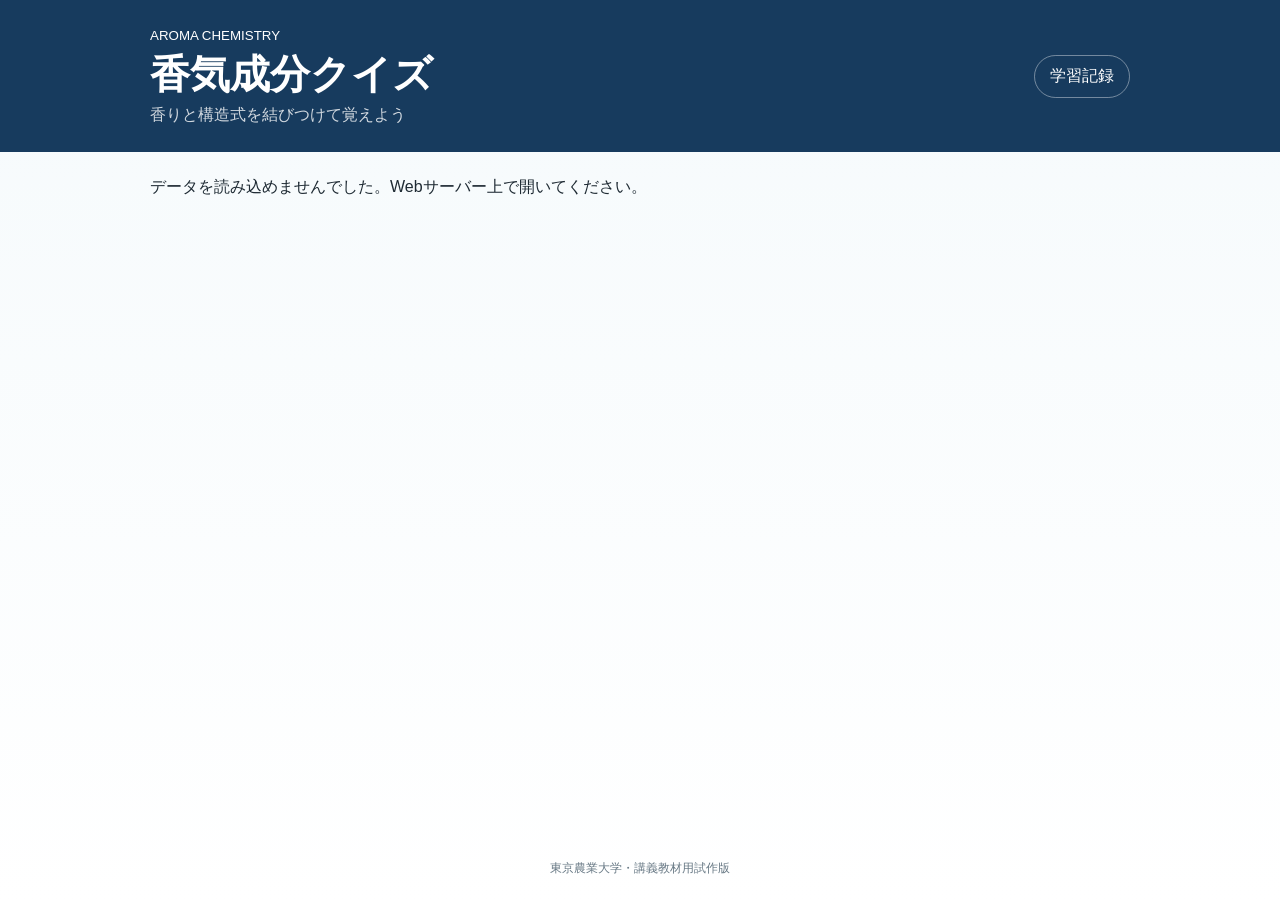
==== index.html @ c7d1a265 "Add files via upload" ====
<!doctype html>
<html lang="ja"><head><meta charset="utf-8"><meta name="viewport" content="width=device-width,initial-scale=1,viewport-fit=cover">
<meta name="theme-color" content="#173b5e"><title>香気成分クイズ</title><link rel="manifest" href="manifest.webmanifest"><link rel="stylesheet" href="style.css"></head>
<body><header><div><small>AROMA CHEMISTRY</small><h1>香気成分クイズ</h1><p>香りと構造式を結びつけて覚えよう</p></div><button id="statsBtn">学習記録</button></header>
<main>
<section id="home" class="screen active">
<div class="hero"><div><b>20成分収録</b><h2>今日のトレーニング</h2><p>10問に挑戦し、間違えた成分を復習します。</p></div><div id="ring"><strong id="mastery">0%</strong><span>習得率</span></div></div>
<div class="modes">
<button data-mode="structure"><i>⌬</i><span><strong>構造式クイズ</strong><small>成分名から構造式を選ぶ</small></span></button>
<button data-mode="odor"><i>◌</i><span><strong>香り当てクイズ</strong><small>香りから成分名を選ぶ</small></span></button>
<button data-mode="review"><i>↻</i><span><strong>苦手を復習</strong><small id="reviewN">復習対象 0成分</small></span></button>
<button id="libraryBtn"><i>▦</i><span><strong>香気成分図鑑</strong><small>構造・香り・分類を確認</small></span></button>
</div><aside><strong>学習上の注意</strong><p>香りの表現は代表的・簡略化したものです。香りは濃度、異性体、共存成分などによって変化します。</p></aside>
</section>
<section id="quiz" class="screen">
<div class="top"><button id="quit">終了</button><div class="bar"><span id="bar"></span></div><em id="counter"></em></div>
<article class="question"><small id="qtype"></small><h2 id="qtext"></h2><p id="hint"></p><div id="choices"></div></article>
<section id="feedback" class="feedback hidden"><div class="fbhead"><b id="mark"></b><div><p id="flabel"></p><h3 id="ftitle"></h3></div></div>
<div class="fbbody"><img id="fimg"><dl><div><dt>香り</dt><dd id="fodor"></dd></div><div><dt>主な由来</dt><dd id="fsrc"></dd></div><div><dt>分類</dt><dd id="fcat"></dd></div><div><dt>構造のポイント</dt><dd id="ffeat"></dd></div></dl></div>
<button id="next">次の問題</button></section></section>
<section id="result" class="screen"><article class="result"><small>RESULT</small><h2>トレーニング完了</h2><div class="score"><strong id="score">0</strong><span>/ 10</span></div><p id="resultMsg"></p><div id="missed"></div><div class="actions"><button id="retry">もう一度</button><button id="homeBtn">ホームへ</button></div></article></section>
<section id="library" class="screen"><div class="sectionHead"><button id="libBack">戻る</button><div><small>LIBRARY</small><h2>香気成分図鑑</h2></div></div>
<div class="filters"><input id="search" type="search" placeholder="成分名・香り・食品で検索"><select id="cat"><option value="">すべての分類</option></select></div><div id="cards"></div></section>
<section id="stats" class="screen"><div class="sectionHead"><button id="statsBack">戻る</button><div><small>LEARNING RECORD</small><h2>学習記録</h2></div></div>
<div class="statSummary"><article><strong id="total">0</strong><span>総回答数</span></article><article><strong id="accuracy">0%</strong><span>正答率</span></article><article><strong id="mastered">0</strong><span>習得成分</span></article></div>
<h3>成分別の習得状況</h3><div id="statRows"></div><button id="reset">学習記録をリセット</button></section>
</main><footer>東京農業大学・講義教材用試作版</footer><script src="app.js"></script></body></html>
---- style.css ----
*{box-sizing:border-box}body{margin:0;color:#1e2a33;font-family:-apple-system,BlinkMacSystemFont,"Hiragino Sans","Yu Gothic",sans-serif;background:linear-gradient(#f5fafc,#fff)}button,input,select{font:inherit}button{cursor:pointer}header{padding:26px max(18px,calc((100vw - 980px)/2));background:#173b5e;color:#fff;display:flex;justify-content:space-between;align-items:center}header h1{margin:3px 0;font-size:clamp(27px,5vw,40px)}header p{margin:0;opacity:.8}header button{border:1px solid #ffffff66;border-radius:99px;background:transparent;color:#fff;padding:10px 15px}main{width:min(980px,calc(100% - 28px));margin:25px auto;min-height:70vh}.screen{display:none}.screen.active{display:block}.hero,.question,.feedback,.result,aside{background:#fff;border:1px solid #d9e3e8;border-radius:20px;box-shadow:0 12px 30px #14375016}.hero{padding:26px;display:flex;justify-content:space-between;align-items:center;gap:20px}.hero b{background:#e4f2f8;color:#173b5e;border-radius:99px;padding:6px 10px}.hero h2{margin:13px 0 6px}.hero p,aside p,#hint{color:#687985}.hero p,aside p{margin:4px 0}#ring{--p:0%;width:108px;height:108px;border-radius:50%;display:grid;place-content:center;text-align:center;background:conic-gradient(#286b9e var(--p),#e8eff3 0);position:relative;flex:none}#ring:before{content:"";position:absolute;inset:10px;border-radius:50%;background:#fff}#ring>*{position:relative}#ring strong,#ring span{display:block}.modes{display:grid;grid-template-columns:1fr 1fr;gap:15px;margin:20px 0}.modes button{display:flex;align-items:center;gap:14px;text-align:left;border:1px solid #d9e3e8;border-radius:17px;background:#fff;padding:20px;color:#1e2a33}.modes i{font-style:normal;width:42px;height:42px;border-radius:12px;background:#eef5f8;color:#173b5e;display:grid;place-content:center;font-size:24px}.modes strong,.modes small{display:block}.modes small{color:#687985;margin-top:5px}aside{padding:17px 20px;box-shadow:none}.top{display:flex;align-items:center;gap:13px;margin-bottom:15px}.top button,.sectionHead button{border:0;background:transparent;color:#173b5e;font-weight:bold}.bar{height:8px;flex:1;background:#e5edf1;border-radius:99px;overflow:hidden}.bar span{display:block;height:100%;background:#286b9e;width:0}.question{padding:clamp(22px,5vw,38px)}.question h2{font-size:clamp(24px,5vw,34px);margin:8px 0}.question>small,.sectionHead small,.result>small{color:#286b9e;font-weight:bold;letter-spacing:.14em}#choices{display:grid;grid-template-columns:1fr 1fr;gap:13px}.choice{border:2px solid #d9e3e8;background:#fff;border-radius:15px;min-height:100px;padding:14px;font-weight:bold}.choice.structure{min-height:180px;padding:5px}.choice.structure img{width:100%;height:165px;object-fit:contain}.choice.correct{border-color:#19724c;background:#eef9f4}.choice.wrong{border-color:#b63b3b;background:#fff1f1}.feedback{padding:23px;margin-top:17px}.hidden{display:none!important}.fbhead{display:flex;gap:12px;align-items:center}.fbhead>b{width:42px;height:42px;border-radius:50%;display:grid;place-content:center;font-size:22px}.feedback.good .fbhead>b{background:#e5f5ed;color:#19724c}.feedback.bad .fbhead>b{background:#fde9e9;color:#b63b3b}.fbhead p,.fbhead h3{margin:0}.fbbody{display:grid;grid-template-columns:250px 1fr;gap:20px;margin:18px 0}.fbbody img{width:100%;height:185px;object-fit:contain;border:1px solid #d9e3e8;border-radius:13px}.fbbody dl{margin:0}.fbbody dl div{margin-bottom:9px}.fbbody dt{font-size:12px;color:#687985;font-weight:bold}.fbbody dd{margin:2px 0;line-height:1.5}.feedback>button,.actions button{border:0;border-radius:12px;padding:13px 18px;font-weight:bold}.feedback>button{width:100%;background:#173b5e;color:#fff}.result{max-width:620px;margin:auto;padding:35px;text-align:center}.score strong{font-size:70px;color:#173b5e}.score span{font-size:24px;color:#687985}#missed{text-align:left}#missed div{background:#fff7f3;border-radius:10px;padding:10px;margin:7px 0}.actions{display:flex;gap:10px;justify-content:center;margin-top:20px}.actions button:first-child{background:#eef5f8;color:#173b5e}.actions button:last-child{background:#173b5e;color:#fff}.sectionHead{display:flex;gap:17px;align-items:flex-start;margin-bottom:18px}.sectionHead h2{margin:4px 0}.filters{display:grid;grid-template-columns:1fr 220px;gap:10px;margin-bottom:16px}.filters input,.filters select{padding:13px;border:1px solid #d9e3e8;border-radius:11px;background:#fff}#cards{display:grid;grid-template-columns:repeat(3,1fr);gap:14px}.card{border:1px solid #d9e3e8;border-radius:15px;background:#fff;overflow:hidden}.card img{width:100%;height:150px;object-fit:contain;border-bottom:1px solid #d9e3e8}.card div{padding:14px}.card h3,.card p{margin:5px 0}.card p{font-size:13px;line-height:1.5}.tag{display:inline-block;background:#eef5f8;color:#173b5e;border-radius:99px;padding:4px 8px;font-size:11px}.statSummary{display:grid;grid-template-columns:repeat(3,1fr);gap:12px}.statSummary article{background:#fff;border:1px solid #d9e3e8;border-radius:14px;text-align:center;padding:20px}.statSummary strong,.statSummary span{display:block}.statSummary strong{font-size:31px;color:#173b5e}.statRow{display:grid;grid-template-columns:minmax(130px,1fr) 2fr 58px;gap:10px;align-items:center;background:#fff;border:1px solid #d9e3e8;border-radius:11px;padding:10px;margin:7px 0}.miniBar{height:8px;background:#e8eff3;border-radius:99px;overflow:hidden}.miniBar span{display:block;height:100%;background:#286b9e}#reset{border:0;border-radius:11px;padding:12px 17px;background:#fff0f0;color:#b63b3b;font-weight:bold;margin-top:20px}footer{text-align:center;color:#687985;font-size:12px;padding:28px}@media(max-width:700px){.modes,#choices,#cards{grid-template-columns:1fr}.hero{align-items:flex-start}#ring{width:88px;height:88px}.choice.structure{min-height:145px}.choice.structure img{height:135px}.fbbody{grid-template-columns:1fr}.filters{grid-template-columns:1fr}.statSummary{gap:6px}.statSummary article{padding:14px 4px}.statSummary strong{font-size:24px}.statRow{grid-template-columns:105px 1fr 45px;font-size:12px}}
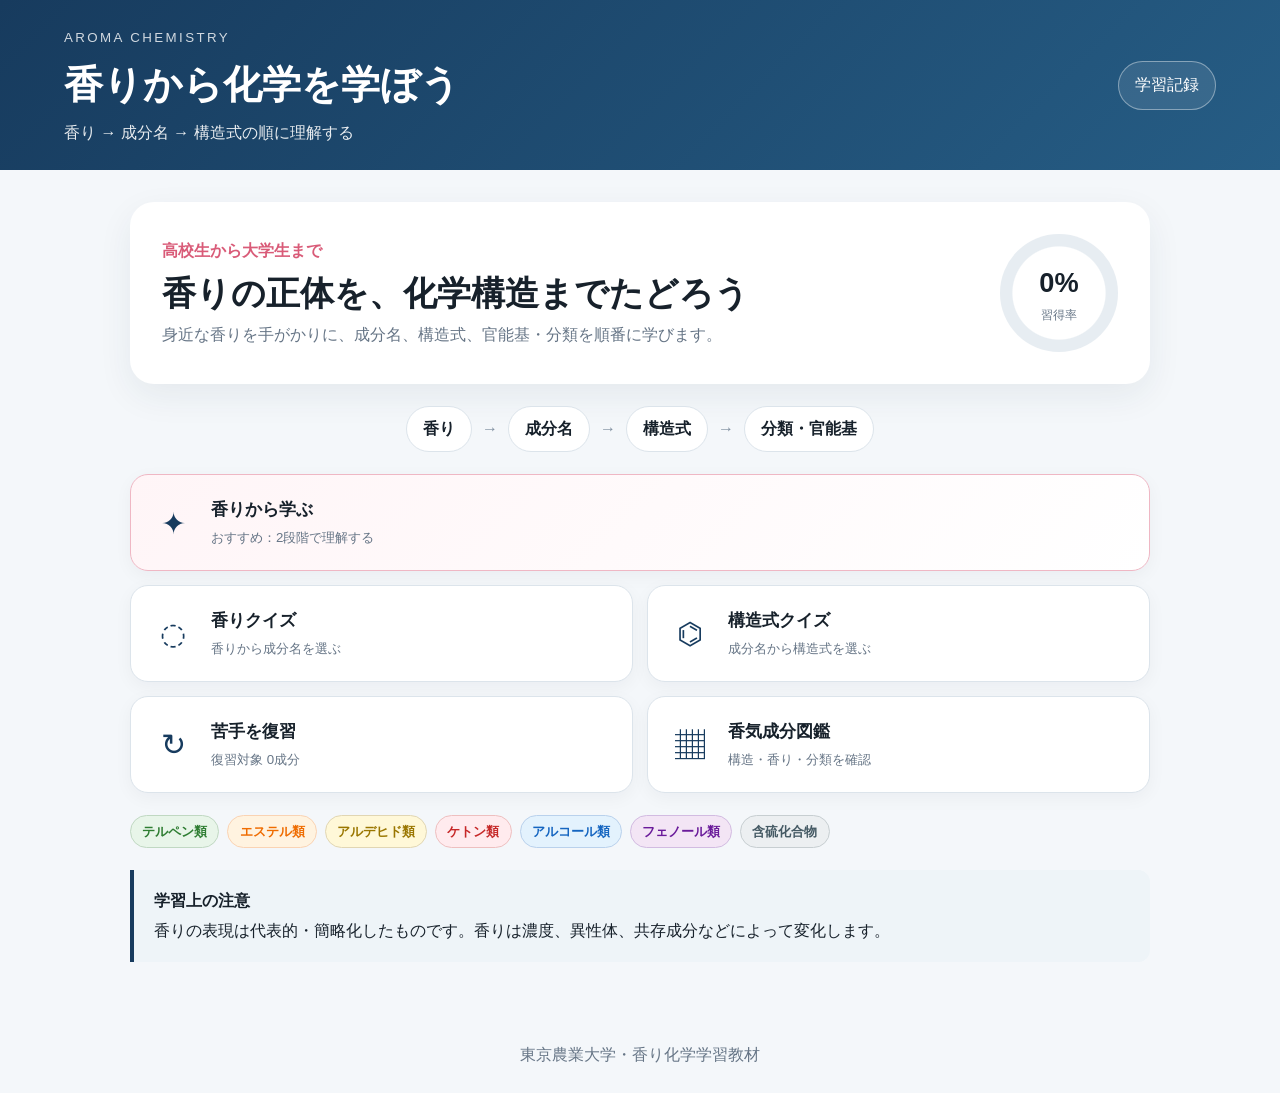
==== commit 13d9d367: "Add files via upload" ====
--- a/index.html
+++ b/index.html
@@ -1,27 +1,56 @@
 <!doctype html>
-<html lang="ja"><head><meta charset="utf-8"><meta name="viewport" content="width=device-width,initial-scale=1,viewport-fit=cover">
-<meta name="theme-color" content="#173b5e"><title>香気成分クイズ</title><link rel="manifest" href="manifest.webmanifest"><link rel="stylesheet" href="style.css"></head>
-<body><header><div><small>AROMA CHEMISTRY</small><h1>香気成分クイズ</h1><p>香りと構造式を結びつけて覚えよう</p></div><button id="statsBtn">学習記録</button></header>
+<html lang="ja">
+<head>
+  <meta charset="utf-8">
+  <meta name="viewport" content="width=device-width,initial-scale=1,viewport-fit=cover">
+  <meta name="theme-color" content="#173b5e">
+  <title>香りから化学を学ぼう</title>
+  <link rel="manifest" href="manifest.webmanifest">
+  <link rel="stylesheet" href="style.css">
+</head>
+<body>
+<header>
+  <div><small>AROMA CHEMISTRY</small><h1>香りから化学を学ぼう</h1><p>香り → 成分名 → 構造式の順に理解する</p></div>
+  <button id="statsBtn">学習記録</button>
+</header>
 <main>
 <section id="home" class="screen active">
-<div class="hero"><div><b>20成分収録</b><h2>今日のトレーニング</h2><p>10問に挑戦し、間違えた成分を復習します。</p></div><div id="ring"><strong id="mastery">0%</strong><span>習得率</span></div></div>
-<div class="modes">
-<button data-mode="structure"><i>⌬</i><span><strong>構造式クイズ</strong><small>成分名から構造式を選ぶ</small></span></button>
-<button data-mode="odor"><i>◌</i><span><strong>香り当てクイズ</strong><small>香りから成分名を選ぶ</small></span></button>
-<button data-mode="review"><i>↻</i><span><strong>苦手を復習</strong><small id="reviewN">復習対象 0成分</small></span></button>
-<button id="libraryBtn"><i>▦</i><span><strong>香気成分図鑑</strong><small>構造・香り・分類を確認</small></span></button>
-</div><aside><strong>学習上の注意</strong><p>香りの表現は代表的・簡略化したものです。香りは濃度、異性体、共存成分などによって変化します。</p></aside>
+  <div class="hero">
+    <div><b>高校生から大学生まで</b><h2>香りの正体を、化学構造までたどろう</h2><p>身近な香りを手がかりに、成分名、構造式、官能基・分類を順番に学びます。</p></div>
+    <div id="ring"><strong id="mastery">0%</strong><span>習得率</span></div>
+  </div>
+  <div class="learningFlow"><span>香り</span><i>→</i><span>成分名</span><i>→</i><span>構造式</span><i>→</i><span>分類・官能基</span></div>
+  <div class="modes">
+    <button data-mode="learn" class="primaryMode"><i>✦</i><span><strong>香りから学ぶ</strong><small>おすすめ：2段階で理解する</small></span></button>
+    <button data-mode="odor"><i>◌</i><span><strong>香りクイズ</strong><small>香りから成分名を選ぶ</small></span></button>
+    <button data-mode="structure"><i>⌬</i><span><strong>構造式クイズ</strong><small>成分名から構造式を選ぶ</small></span></button>
+    <button data-mode="review"><i>↻</i><span><strong>苦手を復習</strong><small id="reviewN">復習対象 0成分</small></span></button>
+    <button id="libraryBtn"><i>▦</i><span><strong>香気成分図鑑</strong><small>構造・香り・分類を確認</small></span></button>
+  </div>
+  <div id="legend" class="legend"></div>
+  <aside><strong>学習上の注意</strong><p>香りの表現は代表的・簡略化したものです。香りは濃度、異性体、共存成分などによって変化します。</p></aside>
 </section>
+
 <section id="quiz" class="screen">
-<div class="top"><button id="quit">終了</button><div class="bar"><span id="bar"></span></div><em id="counter"></em></div>
-<article class="question"><small id="qtype"></small><h2 id="qtext"></h2><p id="hint"></p><div id="choices"></div></article>
-<section id="feedback" class="feedback hidden"><div class="fbhead"><b id="mark"></b><div><p id="flabel"></p><h3 id="ftitle"></h3></div></div>
-<div class="fbbody"><img id="fimg"><dl><div><dt>香り</dt><dd id="fodor"></dd></div><div><dt>主な由来</dt><dd id="fsrc"></dd></div><div><dt>分類</dt><dd id="fcat"></dd></div><div><dt>構造のポイント</dt><dd id="ffeat"></dd></div></dl></div>
-<button id="next">次の問題</button></section></section>
-<section id="result" class="screen"><article class="result"><small>RESULT</small><h2>トレーニング完了</h2><div class="score"><strong id="score">0</strong><span>/ 10</span></div><p id="resultMsg"></p><div id="missed"></div><div class="actions"><button id="retry">もう一度</button><button id="homeBtn">ホームへ</button></div></article></section>
+  <div class="top"><button id="quit">終了</button><div class="bar"><span id="bar"></span></div><em id="counter"></em></div>
+  <article class="question" id="questionCard"><div id="stageBadge" class="stageBadge"></div><small id="qtype"></small><h2 id="qtext"></h2><p id="hint"></p><div id="choices"></div></article>
+  <section id="feedback" class="feedback hidden"><div class="fbhead"><b id="mark"></b><div><p id="flabel"></p><h3 id="ftitle"></h3><span id="fgroup" class="classTag"></span></div></div>
+    <div class="fbbody"><img id="fimg" alt="正解した香気成分の構造式"><dl><div><dt>香り</dt><dd id="fodor"></dd></div><div><dt>主な由来</dt><dd id="fsrc"></dd></div><div><dt>分類</dt><dd id="fcat"></dd></div><div><dt>官能基・構造のポイント</dt><dd id="ffeat"></dd></div></dl></div>
+    <button id="next">次へ</button>
+  </section>
+</section>
+
+<section id="result" class="screen"><article class="result"><small>RESULT</small><h2>トレーニング完了</h2><div class="score"><strong id="score">0</strong><span id="scoreDenom">/ 10</span></div><p id="resultMsg"></p><div id="missed"></div><div class="actions"><button id="retry">もう一度</button><button id="homeBtn">ホームへ</button></div></article></section>
+
 <section id="library" class="screen"><div class="sectionHead"><button id="libBack">戻る</button><div><small>LIBRARY</small><h2>香気成分図鑑</h2></div></div>
-<div class="filters"><input id="search" type="search" placeholder="成分名・香り・食品で検索"><select id="cat"><option value="">すべての分類</option></select></div><div id="cards"></div></section>
+  <div class="filters"><input id="search" type="search" placeholder="成分名・香り・食品で検索"><select id="cat"><option value="">すべての分類</option></select></div><div id="cards"></div>
+</section>
+
 <section id="stats" class="screen"><div class="sectionHead"><button id="statsBack">戻る</button><div><small>LEARNING RECORD</small><h2>学習記録</h2></div></div>
-<div class="statSummary"><article><strong id="total">0</strong><span>総回答数</span></article><article><strong id="accuracy">0%</strong><span>正答率</span></article><article><strong id="mastered">0</strong><span>習得成分</span></article></div>
-<h3>成分別の習得状況</h3><div id="statRows"></div><button id="reset">学習記録をリセット</button></section>
-</main><footer>東京農業大学・講義教材用試作版</footer><script src="app.js"></script></body></html>+  <div class="statSummary"><article><strong id="total">0</strong><span>総回答数</span></article><article><strong id="accuracy">0%</strong><span>正答率</span></article><article><strong id="mastered">0</strong><span>習得成分</span></article></div>
+  <h3>成分別の習得状況</h3><div id="statRows"></div><button id="reset">学習記録をリセット</button>
+</section>
+</main>
+<footer>東京農業大学・香り化学学習教材</footer>
+<script src="app.js"></script>
+</body></html>
--- a/style.css
+++ b/style.css
@@ -1 +1 @@
-*{box-sizing:border-box}body{margin:0;color:#1e2a33;font-family:-apple-system,BlinkMacSystemFont,"Hiragino Sans","Yu Gothic",sans-serif;background:linear-gradient(#f5fafc,#fff)}button,input,select{font:inherit}button{cursor:pointer}header{padding:26px max(18px,calc((100vw - 980px)/2));background:#173b5e;color:#fff;display:flex;justify-content:space-between;align-items:center}header h1{margin:3px 0;font-size:clamp(27px,5vw,40px)}header p{margin:0;opacity:.8}header button{border:1px solid #ffffff66;border-radius:99px;background:transparent;color:#fff;padding:10px 15px}main{width:min(980px,calc(100% - 28px));margin:25px auto;min-height:70vh}.screen{display:none}.screen.active{display:block}.hero,.question,.feedback,.result,aside{background:#fff;border:1px solid #d9e3e8;border-radius:20px;box-shadow:0 12px 30px #14375016}.hero{padding:26px;display:flex;justify-content:space-between;align-items:center;gap:20px}.hero b{background:#e4f2f8;color:#173b5e;border-radius:99px;padding:6px 10px}.hero h2{margin:13px 0 6px}.hero p,aside p,#hint{color:#687985}.hero p,aside p{margin:4px 0}#ring{--p:0%;width:108px;height:108px;border-radius:50%;display:grid;place-content:center;text-align:center;background:conic-gradient(#286b9e var(--p),#e8eff3 0);position:relative;flex:none}#ring:before{content:"";position:absolute;inset:10px;border-radius:50%;background:#fff}#ring>*{position:relative}#ring strong,#ring span{display:block}.modes{display:grid;grid-template-columns:1fr 1fr;gap:15px;margin:20px 0}.modes button{display:flex;align-items:center;gap:14px;text-align:left;border:1px solid #d9e3e8;border-radius:17px;background:#fff;padding:20px;color:#1e2a33}.modes i{font-style:normal;width:42px;height:42px;border-radius:12px;background:#eef5f8;color:#173b5e;display:grid;place-content:center;font-size:24px}.modes strong,.modes small{display:block}.modes small{color:#687985;margin-top:5px}aside{padding:17px 20px;box-shadow:none}.top{display:flex;align-items:center;gap:13px;margin-bottom:15px}.top button,.sectionHead button{border:0;background:transparent;color:#173b5e;font-weight:bold}.bar{height:8px;flex:1;background:#e5edf1;border-radius:99px;overflow:hidden}.bar span{display:block;height:100%;background:#286b9e;width:0}.question{padding:clamp(22px,5vw,38px)}.question h2{font-size:clamp(24px,5vw,34px);margin:8px 0}.question>small,.sectionHead small,.result>small{color:#286b9e;font-weight:bold;letter-spacing:.14em}#choices{display:grid;grid-template-columns:1fr 1fr;gap:13px}.choice{border:2px solid #d9e3e8;background:#fff;border-radius:15px;min-height:100px;padding:14px;font-weight:bold}.choice.structure{min-height:180px;padding:5px}.choice.structure img{width:100%;height:165px;object-fit:contain}.choice.correct{border-color:#19724c;background:#eef9f4}.choice.wrong{border-color:#b63b3b;background:#fff1f1}.feedback{padding:23px;margin-top:17px}.hidden{display:none!important}.fbhead{display:flex;gap:12px;align-items:center}.fbhead>b{width:42px;height:42px;border-radius:50%;display:grid;place-content:center;font-size:22px}.feedback.good .fbhead>b{background:#e5f5ed;color:#19724c}.feedback.bad .fbhead>b{background:#fde9e9;color:#b63b3b}.fbhead p,.fbhead h3{margin:0}.fbbody{display:grid;grid-template-columns:250px 1fr;gap:20px;margin:18px 0}.fbbody img{width:100%;height:185px;object-fit:contain;border:1px solid #d9e3e8;border-radius:13px}.fbbody dl{margin:0}.fbbody dl div{margin-bottom:9px}.fbbody dt{font-size:12px;color:#687985;font-weight:bold}.fbbody dd{margin:2px 0;line-height:1.5}.feedback>button,.actions button{border:0;border-radius:12px;padding:13px 18px;font-weight:bold}.feedback>button{width:100%;background:#173b5e;color:#fff}.result{max-width:620px;margin:auto;padding:35px;text-align:center}.score strong{font-size:70px;color:#173b5e}.score span{font-size:24px;color:#687985}#missed{text-align:left}#missed div{background:#fff7f3;border-radius:10px;padding:10px;margin:7px 0}.actions{display:flex;gap:10px;justify-content:center;margin-top:20px}.actions button:first-child{background:#eef5f8;color:#173b5e}.actions button:last-child{background:#173b5e;color:#fff}.sectionHead{display:flex;gap:17px;align-items:flex-start;margin-bottom:18px}.sectionHead h2{margin:4px 0}.filters{display:grid;grid-template-columns:1fr 220px;gap:10px;margin-bottom:16px}.filters input,.filters select{padding:13px;border:1px solid #d9e3e8;border-radius:11px;background:#fff}#cards{display:grid;grid-template-columns:repeat(3,1fr);gap:14px}.card{border:1px solid #d9e3e8;border-radius:15px;background:#fff;overflow:hidden}.card img{width:100%;height:150px;object-fit:contain;border-bottom:1px solid #d9e3e8}.card div{padding:14px}.card h3,.card p{margin:5px 0}.card p{font-size:13px;line-height:1.5}.tag{display:inline-block;background:#eef5f8;color:#173b5e;border-radius:99px;padding:4px 8px;font-size:11px}.statSummary{display:grid;grid-template-columns:repeat(3,1fr);gap:12px}.statSummary article{background:#fff;border:1px solid #d9e3e8;border-radius:14px;text-align:center;padding:20px}.statSummary strong,.statSummary span{display:block}.statSummary strong{font-size:31px;color:#173b5e}.statRow{display:grid;grid-template-columns:minmax(130px,1fr) 2fr 58px;gap:10px;align-items:center;background:#fff;border:1px solid #d9e3e8;border-radius:11px;padding:10px;margin:7px 0}.miniBar{height:8px;background:#e8eff3;border-radius:99px;overflow:hidden}.miniBar span{display:block;height:100%;background:#286b9e}#reset{border:0;border-radius:11px;padding:12px 17px;background:#fff0f0;color:#b63b3b;font-weight:bold;margin-top:20px}footer{text-align:center;color:#687985;font-size:12px;padding:28px}@media(max-width:700px){.modes,#choices,#cards{grid-template-columns:1fr}.hero{align-items:flex-start}#ring{width:88px;height:88px}.choice.structure{min-height:145px}.choice.structure img{height:135px}.fbbody{grid-template-columns:1fr}.filters{grid-template-columns:1fr}.statSummary{gap:6px}.statSummary article{padding:14px 4px}.statSummary strong{font-size:24px}.statRow{grid-template-columns:105px 1fr 45px;font-size:12px}}+:root{--navy:#173b5e;--ink:#17212b;--muted:#667586;--bg:#f4f7fa;--white:#fff;--line:#dce4eb;--accent:#d95b78}*{box-sizing:border-box}body{margin:0;background:var(--bg);color:var(--ink);font-family:-apple-system,BlinkMacSystemFont,"Segoe UI","Hiragino Kaku Gothic ProN","Yu Gothic",sans-serif;line-height:1.65}button,input,select{font:inherit}button{cursor:pointer}header{background:linear-gradient(135deg,#173b5e,#265d85);color:#fff;padding:24px max(5vw,24px);display:flex;justify-content:space-between;align-items:center;gap:24px}header small{letter-spacing:.18em;opacity:.8}header h1{margin:.15rem 0;font-size:clamp(1.65rem,4vw,2.45rem)}header p{margin:0;opacity:.9}header button{border:1px solid #ffffff66;background:#ffffff18;color:#fff;border-radius:999px;padding:.65rem 1rem}main{max-width:1060px;margin:auto;padding:32px 20px 56px}.screen{display:none}.screen.active{display:block}.hero{background:#fff;border-radius:24px;padding:32px;display:grid;grid-template-columns:1fr auto;gap:30px;align-items:center;box-shadow:0 12px 35px #19334d12}.hero b{color:var(--accent)}.hero h2{font-size:clamp(1.5rem,3vw,2.15rem);line-height:1.35;margin:.35rem 0}.hero p{color:var(--muted);margin:0}.learningFlow{margin:22px 0;display:flex;align-items:center;justify-content:center;gap:10px;flex-wrap:wrap}.learningFlow span{background:#fff;border:1px solid var(--line);border-radius:999px;padding:.55rem 1rem;font-weight:700}.learningFlow i{font-style:normal;color:#8090a0}#ring{--p:0%;width:118px;height:118px;border-radius:50%;display:grid;place-content:center;text-align:center;background:radial-gradient(closest-side,#fff 78%,transparent 80% 99%),conic-gradient(#e56a83 var(--p),#e7edf2 0)}#ring strong{font-size:1.7rem}#ring span{font-size:.75rem;color:var(--muted)}.modes{display:grid;grid-template-columns:repeat(2,minmax(0,1fr));gap:14px}.modes button{border:1px solid var(--line);background:#fff;border-radius:18px;padding:20px;display:flex;text-align:left;align-items:center;gap:16px;color:var(--ink);box-shadow:0 5px 18px #17212b0b}.modes button:hover{transform:translateY(-2px);box-shadow:0 10px 25px #17212b16}.modes .primaryMode{grid-column:1/-1;background:linear-gradient(135deg,#fff5f7,#fff);border-color:#efb7c4}.modes i{font-style:normal;font-size:1.9rem;color:var(--navy);width:44px;text-align:center}.modes strong{display:block;font-size:1.08rem}.modes small{color:var(--muted)}.legend{display:flex;gap:8px;flex-wrap:wrap;margin:22px 0}.legend span,.classTag,.tag{color:var(--tag-color,var(--class-color));background:var(--tag-light,var(--class-light));border:1px solid color-mix(in srgb,var(--tag-color,var(--class-color)) 30%,white);border-radius:999px;padding:.3rem .7rem;font-size:.82rem;font-weight:700}aside{background:#eef4f8;border-left:4px solid var(--navy);padding:18px 20px;border-radius:0 12px 12px 0}aside p{margin:.2rem 0 0}.top{display:flex;align-items:center;gap:14px}.top button,.sectionHead button{border:0;background:#e6edf3;border-radius:10px;padding:.6rem .9rem}.bar{height:9px;background:#dce4eb;border-radius:99px;overflow:hidden;flex:1}.bar span{display:block;height:100%;background:var(--accent);width:0;transition:.3s}.top em{font-style:normal;font-weight:700}.question{--class-color:#173b5e;--class-light:#eef4f8;background:#fff;border-top:7px solid var(--class-color);border-radius:22px;padding:28px;margin-top:18px;box-shadow:0 12px 35px #19334d12}.stageBadge{display:inline-flex;background:#eef4f8;color:#173b5e;border-radius:999px;padding:.35rem .75rem;font-size:.8rem;font-weight:800;margin-bottom:12px}.question>small{color:var(--muted);letter-spacing:.12em}.question h2{font-size:clamp(1.4rem,3vw,2rem);margin:.4rem 0}.question>p{color:var(--muted)}#choices{display:grid;grid-template-columns:repeat(2,minmax(0,1fr));gap:14px;margin-top:22px}.choice{background:#fff;border:2px solid var(--line);border-radius:16px;min-height:92px;padding:16px;color:var(--ink)}.choice:hover:not(:disabled){border-color:var(--navy)}.choice.correct{border-color:#2e7d32;background:#e8f5e9}.choice.wrong{border-color:#c62828;background:#ffebee}.choice.structure{height:190px;padding:10px}.choice.structure img{width:100%;height:100%;object-fit:contain}.feedback{--class-color:#173b5e;--class-light:#eef4f8;background:#fff;border-left:7px solid var(--class-color);border-radius:22px;padding:25px;margin-top:18px;box-shadow:0 12px 35px #19334d12}.hidden{display:none}.fbhead{display:flex;align-items:center;gap:15px}.fbhead>b{width:48px;height:48px;border-radius:50%;display:grid;place-items:center;font-size:1.6rem;background:#e8f5e9;color:#2e7d32}.bad .fbhead>b{background:#ffebee;color:#c62828}.fbhead p,.fbhead h3{margin:0}.fbhead p{font-size:.85rem;color:var(--muted)}.classTag{display:inline-block;margin-top:5px}.fbbody{display:grid;grid-template-columns:minmax(220px,38%) 1fr;gap:25px;margin-top:20px}.fbbody img{width:100%;height:230px;object-fit:contain;background:#fff}.fbbody dl{margin:0}.fbbody dl div{border-bottom:1px solid var(--line);padding:.65rem 0}.fbbody dt{font-size:.78rem;color:var(--muted);font-weight:700}.fbbody dd{margin:0}.feedback>button,.actions button{border:0;border-radius:12px;padding:.8rem 1.35rem;background:var(--navy);color:#fff;font-weight:700}.feedback>button{display:block;margin:20px 0 0 auto}.result{background:#fff;border-radius:24px;padding:38px;text-align:center}.result>small{letter-spacing:.2em;color:var(--muted)}.score strong{font-size:4rem;color:var(--navy)}.score span{font-size:1.5rem}.missItem{text-align:left;border-left:4px solid var(--class-color);background:#f7f9fb;margin:10px 0;padding:10px 14px}.missItem span{float:right;color:var(--class-color);font-size:.8rem;font-weight:700}.missItem p{margin:3px 0 0;color:var(--muted)}.actions{display:flex;justify-content:center;gap:10px;margin-top:25px}.actions button+button{background:#e6edf3;color:var(--ink)}.sectionHead{display:flex;align-items:center;gap:15px;margin-bottom:20px}.sectionHead small,.sectionHead h2{margin:0}.filters{display:grid;grid-template-columns:1fr 230px;gap:12px;margin-bottom:20px}.filters input,.filters select{border:1px solid var(--line);border-radius:12px;padding:.8rem;background:#fff}#cards{display:grid;grid-template-columns:repeat(2,minmax(0,1fr));gap:16px}.card{--class-color:#795548;--class-light:#efebe9;background:#fff;border-top:6px solid var(--class-color);border-radius:18px;padding:18px;display:grid;grid-template-columns:40% 1fr;gap:16px}.card img{width:100%;height:190px;object-fit:contain}.card h3{margin:.45rem 0 0}.card p{margin:.35rem 0}.card .en{color:var(--muted);font-size:.88rem}.tag{display:inline-block}.statSummary{display:grid;grid-template-columns:repeat(3,1fr);gap:12px}.statSummary article{background:#fff;border-radius:16px;padding:20px;text-align:center}.statSummary strong{display:block;font-size:2rem;color:var(--navy)}.statRow{display:grid;grid-template-columns:180px 1fr 55px;align-items:center;gap:12px;background:#fff;padding:12px;margin:7px 0;border-radius:10px}.miniBar{height:8px;background:#e4e9ee;border-radius:99px;overflow:hidden}.miniBar span{display:block;height:100%}#reset{border:1px solid #c62828;background:#fff;color:#c62828;border-radius:10px;padding:.65rem 1rem;margin-top:15px}footer{text-align:center;color:var(--muted);padding:24px}@media(max-width:700px){header{align-items:flex-start}header p{display:none}main{padding:20px 13px 44px}.hero{grid-template-columns:1fr;padding:24px}.hero #ring{justify-self:center}.modes,#cards{grid-template-columns:1fr}.modes .primaryMode{grid-column:auto}.fbbody,.card{grid-template-columns:1fr}.card img{height:220px}#choices{grid-template-columns:1fr}.choice.structure{height:210px}.filters{grid-template-columns:1fr}.statRow{grid-template-columns:110px 1fr 48px}.learningFlow i:nth-of-type(2){display:none}}
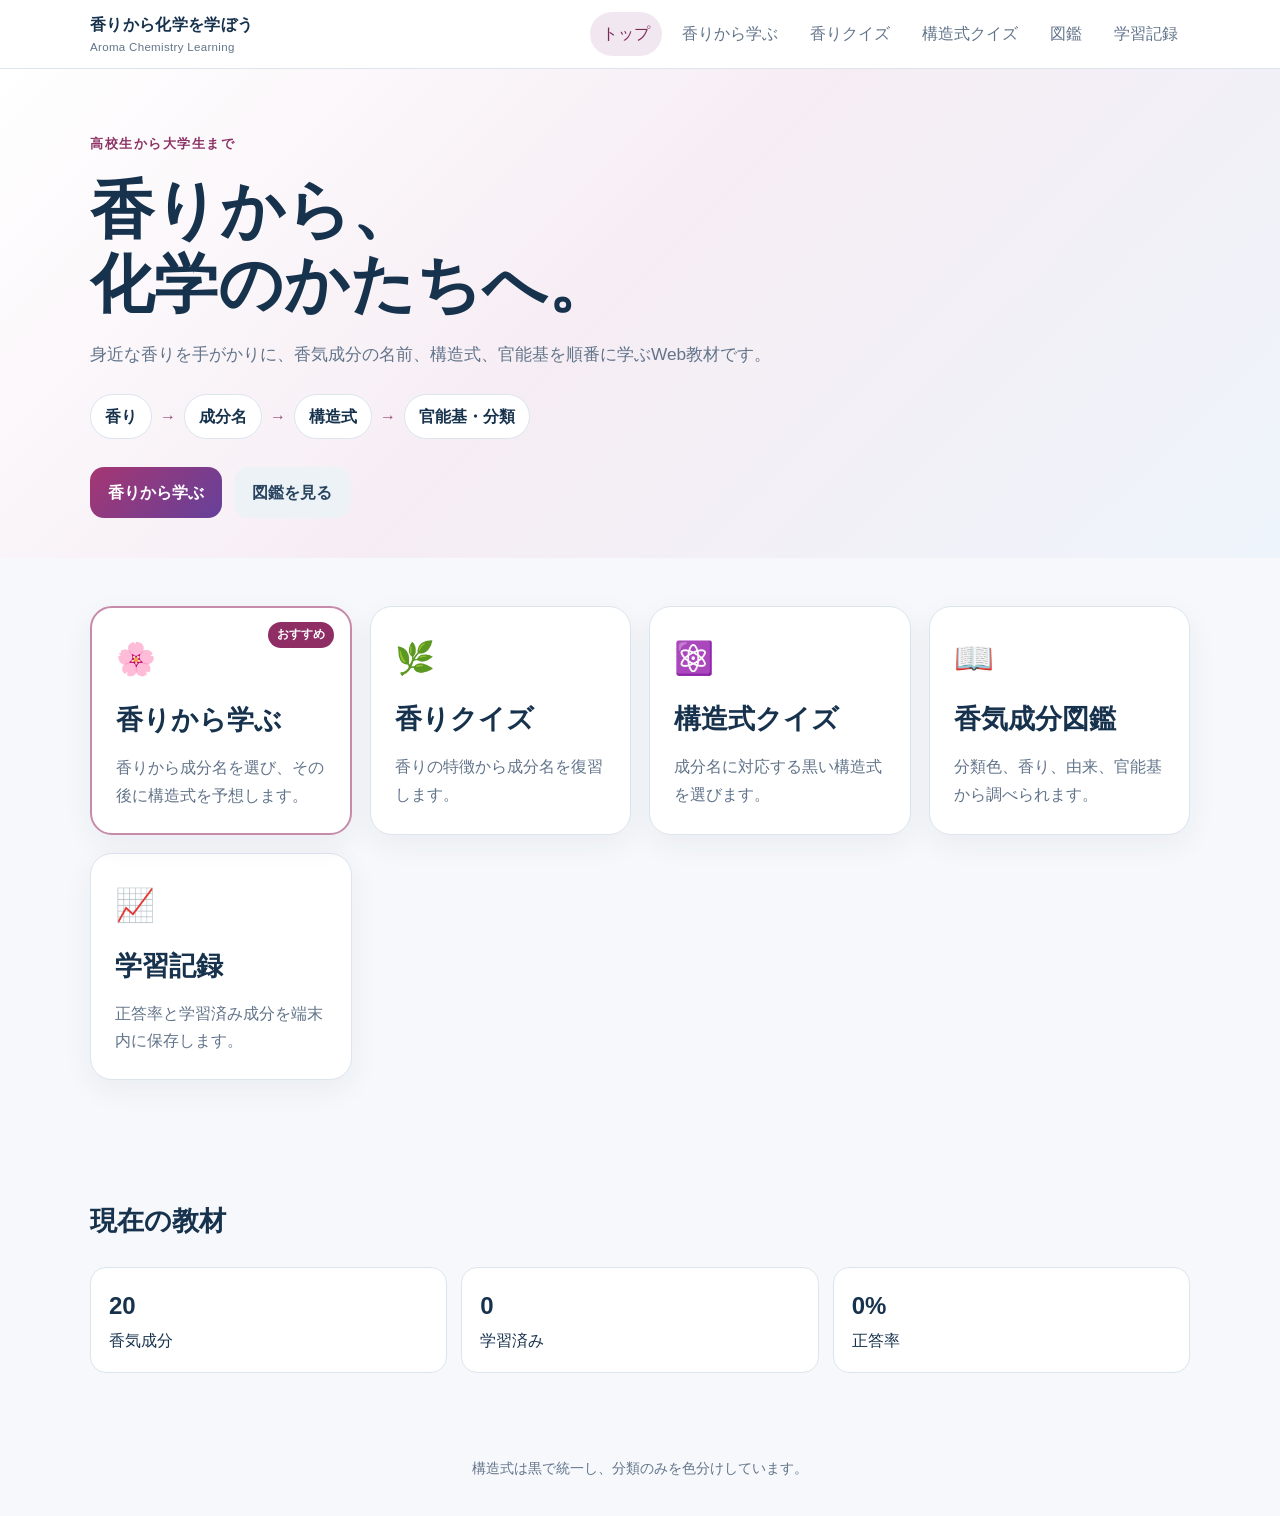
==== commit e6738907: "Add files via upload" ====
--- a/index.html
+++ b/index.html
@@ -1,56 +1,5 @@
-<!doctype html>
-<html lang="ja">
-<head>
-  <meta charset="utf-8">
-  <meta name="viewport" content="width=device-width,initial-scale=1,viewport-fit=cover">
-  <meta name="theme-color" content="#173b5e">
-  <title>香りから化学を学ぼう</title>
-  <link rel="manifest" href="manifest.webmanifest">
-  <link rel="stylesheet" href="style.css">
-</head>
-<body>
-<header>
-  <div><small>AROMA CHEMISTRY</small><h1>香りから化学を学ぼう</h1><p>香り → 成分名 → 構造式の順に理解する</p></div>
-  <button id="statsBtn">学習記録</button>
-</header>
-<main>
-<section id="home" class="screen active">
-  <div class="hero">
-    <div><b>高校生から大学生まで</b><h2>香りの正体を、化学構造までたどろう</h2><p>身近な香りを手がかりに、成分名、構造式、官能基・分類を順番に学びます。</p></div>
-    <div id="ring"><strong id="mastery">0%</strong><span>習得率</span></div>
-  </div>
-  <div class="learningFlow"><span>香り</span><i>→</i><span>成分名</span><i>→</i><span>構造式</span><i>→</i><span>分類・官能基</span></div>
-  <div class="modes">
-    <button data-mode="learn" class="primaryMode"><i>✦</i><span><strong>香りから学ぶ</strong><small>おすすめ：2段階で理解する</small></span></button>
-    <button data-mode="odor"><i>◌</i><span><strong>香りクイズ</strong><small>香りから成分名を選ぶ</small></span></button>
-    <button data-mode="structure"><i>⌬</i><span><strong>構造式クイズ</strong><small>成分名から構造式を選ぶ</small></span></button>
-    <button data-mode="review"><i>↻</i><span><strong>苦手を復習</strong><small id="reviewN">復習対象 0成分</small></span></button>
-    <button id="libraryBtn"><i>▦</i><span><strong>香気成分図鑑</strong><small>構造・香り・分類を確認</small></span></button>
-  </div>
-  <div id="legend" class="legend"></div>
-  <aside><strong>学習上の注意</strong><p>香りの表現は代表的・簡略化したものです。香りは濃度、異性体、共存成分などによって変化します。</p></aside>
-</section>
-
-<section id="quiz" class="screen">
-  <div class="top"><button id="quit">終了</button><div class="bar"><span id="bar"></span></div><em id="counter"></em></div>
-  <article class="question" id="questionCard"><div id="stageBadge" class="stageBadge"></div><small id="qtype"></small><h2 id="qtext"></h2><p id="hint"></p><div id="choices"></div></article>
-  <section id="feedback" class="feedback hidden"><div class="fbhead"><b id="mark"></b><div><p id="flabel"></p><h3 id="ftitle"></h3><span id="fgroup" class="classTag"></span></div></div>
-    <div class="fbbody"><img id="fimg" alt="正解した香気成分の構造式"><dl><div><dt>香り</dt><dd id="fodor"></dd></div><div><dt>主な由来</dt><dd id="fsrc"></dd></div><div><dt>分類</dt><dd id="fcat"></dd></div><div><dt>官能基・構造のポイント</dt><dd id="ffeat"></dd></div></dl></div>
-    <button id="next">次へ</button>
-  </section>
-</section>
-
-<section id="result" class="screen"><article class="result"><small>RESULT</small><h2>トレーニング完了</h2><div class="score"><strong id="score">0</strong><span id="scoreDenom">/ 10</span></div><p id="resultMsg"></p><div id="missed"></div><div class="actions"><button id="retry">もう一度</button><button id="homeBtn">ホームへ</button></div></article></section>
-
-<section id="library" class="screen"><div class="sectionHead"><button id="libBack">戻る</button><div><small>LIBRARY</small><h2>香気成分図鑑</h2></div></div>
-  <div class="filters"><input id="search" type="search" placeholder="成分名・香り・食品で検索"><select id="cat"><option value="">すべての分類</option></select></div><div id="cards"></div>
-</section>
-
-<section id="stats" class="screen"><div class="sectionHead"><button id="statsBack">戻る</button><div><small>LEARNING RECORD</small><h2>学習記録</h2></div></div>
-  <div class="statSummary"><article><strong id="total">0</strong><span>総回答数</span></article><article><strong id="accuracy">0%</strong><span>正答率</span></article><article><strong id="mastered">0</strong><span>習得成分</span></article></div>
-  <h3>成分別の習得状況</h3><div id="statRows"></div><button id="reset">学習記録をリセット</button>
-</section>
-</main>
-<footer>東京農業大学・香り化学学習教材</footer>
-<script src="app.js"></script>
-</body></html>
+<!doctype html><html lang="ja"><head><meta charset="utf-8"><meta name="viewport" content="width=device-width,initial-scale=1"><meta name="theme-color" content="#7c2859"><title>香りから化学を学ぼう</title><link rel="stylesheet" href="css/common.css"><link rel="stylesheet" href="css/home.css"><link rel="manifest" href="manifest.webmanifest"></head><body>
+<header class="site-header"><div class="container header-inner"><a class="brand" href="./index.html">香りから化学を学ぼう<small>Aroma Chemistry Learning</small></a><nav><a class="active" href="./index.html">トップ</a><a class="" href="./pages/learn.html">香りから学ぶ</a><a class="" href="./pages/odor-quiz.html">香りクイズ</a><a class="" href="./pages/structure-quiz.html">構造式クイズ</a><a class="" href="./pages/encyclopedia.html">図鑑</a><a class="" href="./pages/progress.html">学習記録</a></nav></div></header>
+<main><section class="hero"><div class="container"><div class="eyebrow">高校生から大学生まで</div><h1>香りから、<br>化学のかたちへ。</h1><p class="lead">身近な香りを手がかりに、香気成分の名前、構造式、官能基を順番に学ぶWeb教材です。</p><div class="flow"><span>香り</span><b>→</b><span>成分名</span><b>→</b><span>構造式</span><b>→</b><span>官能基・分類</span></div><div class="hero-actions"><a class="btn primary" href="pages/learn.html">香りから学ぶ</a><a class="btn secondary" href="pages/encyclopedia.html">図鑑を見る</a></div></div></section>
+<section class="section"><div class="container"><div class="grid"><a class="menu-card featured" href="pages/learn.html"><div class="icon">🌸</div><h2>香りから学ぶ</h2><p>香りから成分名を選び、その後に構造式を予想します。</p></a><a class="menu-card" href="pages/odor-quiz.html"><div class="icon">🌿</div><h2>香りクイズ</h2><p>香りの特徴から成分名を復習します。</p></a><a class="menu-card" href="pages/structure-quiz.html"><div class="icon">⚛️</div><h2>構造式クイズ</h2><p>成分名に対応する黒い構造式を選びます。</p></a><a class="menu-card" href="pages/encyclopedia.html"><div class="icon">📖</div><h2>香気成分図鑑</h2><p>分類色、香り、由来、官能基から調べられます。</p></a><a class="menu-card" href="pages/progress.html"><div class="icon">📈</div><h2>学習記録</h2><p>正答率と学習済み成分を端末内に保存します。</p></a></div></div></section>
+<section class="section"><div class="container"><h2>現在の教材</h2><div class="summary-row"><div><strong id="compoundCount">—</strong>香気成分</div><div><strong id="learnedCount">—</strong>学習済み</div><div><strong id="accuracy">—</strong>正答率</div></div></div></section></main><footer class="footer">構造式は黒で統一し、分類のみを色分けしています。</footer><script type="module" src="js/home.js"></script></body></html>
--- a/css/common.css
+++ b/css/common.css
@@ -0,0 +1,19 @@
+
+:root{--ink:#17324d;--muted:#62748a;--bg:#f6f8fb;--card:#fff;--line:#dce5ee;--accent:#ad3b78;--accent2:#5b3f92}
+*{box-sizing:border-box}html{scroll-behavior:smooth}body{margin:0;font-family:-apple-system,BlinkMacSystemFont,"Segoe UI","Hiragino Sans","Yu Gothic",sans-serif;background:var(--bg);color:var(--ink);line-height:1.7}
+a{color:inherit;text-decoration:none}button,input,select{font:inherit}.container{width:min(1100px,calc(100% - 32px));margin:auto}
+.site-header{background:#fff;border-bottom:1px solid var(--line);position:sticky;top:0;z-index:20}.header-inner{min-height:68px;display:flex;align-items:center;justify-content:space-between;gap:20px}
+.brand{font-weight:800;letter-spacing:.02em}.brand small{display:block;color:var(--muted);font-weight:500;font-size:.72rem}
+nav{display:flex;gap:8px;flex-wrap:wrap}nav a{padding:8px 12px;border-radius:999px;color:var(--muted)}nav a:hover,nav a.active{background:#f1e7f0;color:#7c2859}
+.hero{padding:64px 0 40px;background:linear-gradient(135deg,#fff 0%,#f6edf4 48%,#eef4fb 100%)}.eyebrow{font-weight:800;color:#8c3265;letter-spacing:.12em;font-size:.8rem}
+h1{font-size:clamp(2rem,6vw,4rem);line-height:1.15;margin:.3em 0}.lead{font-size:1.08rem;color:var(--muted);max-width:720px}
+.flow{display:flex;align-items:center;gap:8px;flex-wrap:wrap;margin:24px 0}.flow span{background:#fff;border:1px solid var(--line);border-radius:999px;padding:8px 14px;font-weight:700}.flow b{color:#9c4b7b}
+.grid{display:grid;grid-template-columns:repeat(auto-fit,minmax(230px,1fr));gap:18px}.menu-card,.panel,.quiz-card,.detail-card,.stat-card{background:#fff;border:1px solid var(--line);border-radius:22px;box-shadow:0 10px 30px rgba(27,53,79,.06)}
+.menu-card{padding:24px;transition:.2s}.menu-card:hover{transform:translateY(-3px);box-shadow:0 16px 36px rgba(27,53,79,.1)}.menu-card .icon{font-size:2rem}.menu-card h2{margin:.4em 0}.menu-card p{color:var(--muted);margin:0}
+.section{padding:48px 0}.section h2{font-size:1.7rem}.btn{border:0;border-radius:14px;padding:12px 18px;background:#263f5b;color:#fff;font-weight:800;cursor:pointer}.btn.primary{background:linear-gradient(135deg,#a53672,#65419a)}.btn.secondary{background:#edf2f7;color:#29445f}.btn:disabled{opacity:.55;cursor:default}.back{display:inline-flex;margin:24px 0;color:#725074;font-weight:700}
+.tag{display:inline-flex;border-radius:999px;padding:5px 10px;font-size:.8rem;font-weight:800;color:var(--class-color);background:var(--class-light)}
+.structure-img{display:block;max-width:100%;height:180px;object-fit:contain;filter:none}
+.footer{padding:36px 0;color:var(--muted);font-size:.85rem;text-align:center}
+.progress{height:10px;background:#e7edf3;border-radius:999px;overflow:hidden}.progress span{display:block;height:100%;background:linear-gradient(90deg,#a53672,#65419a)}
+.notice{padding:14px 16px;border-left:4px solid var(--class-color,#8d5278);background:var(--class-light,#f7edf3);border-radius:8px}
+@media(max-width:760px){.header-inner{align-items:flex-start;padding:12px 0;flex-direction:column}nav{font-size:.85rem}.hero{padding-top:38px}.structure-img{height:145px}}
--- a/css/home.css
+++ b/css/home.css
@@ -0,0 +1,4 @@
+
+.hero-actions{display:flex;gap:12px;flex-wrap:wrap;margin-top:28px}.featured{border:2px solid #c68aaa;position:relative}.featured:before{content:"おすすめ";position:absolute;right:16px;top:14px;background:#8f2d65;color:#fff;border-radius:999px;padding:3px 9px;font-size:.72rem;font-weight:800}
+.summary-row{display:grid;grid-template-columns:repeat(3,1fr);gap:14px}.summary-row div{background:#fff;border:1px solid var(--line);padding:18px;border-radius:16px}.summary-row strong{font-size:1.5rem;display:block}
+@media(max-width:640px){.summary-row{grid-template-columns:1fr}}
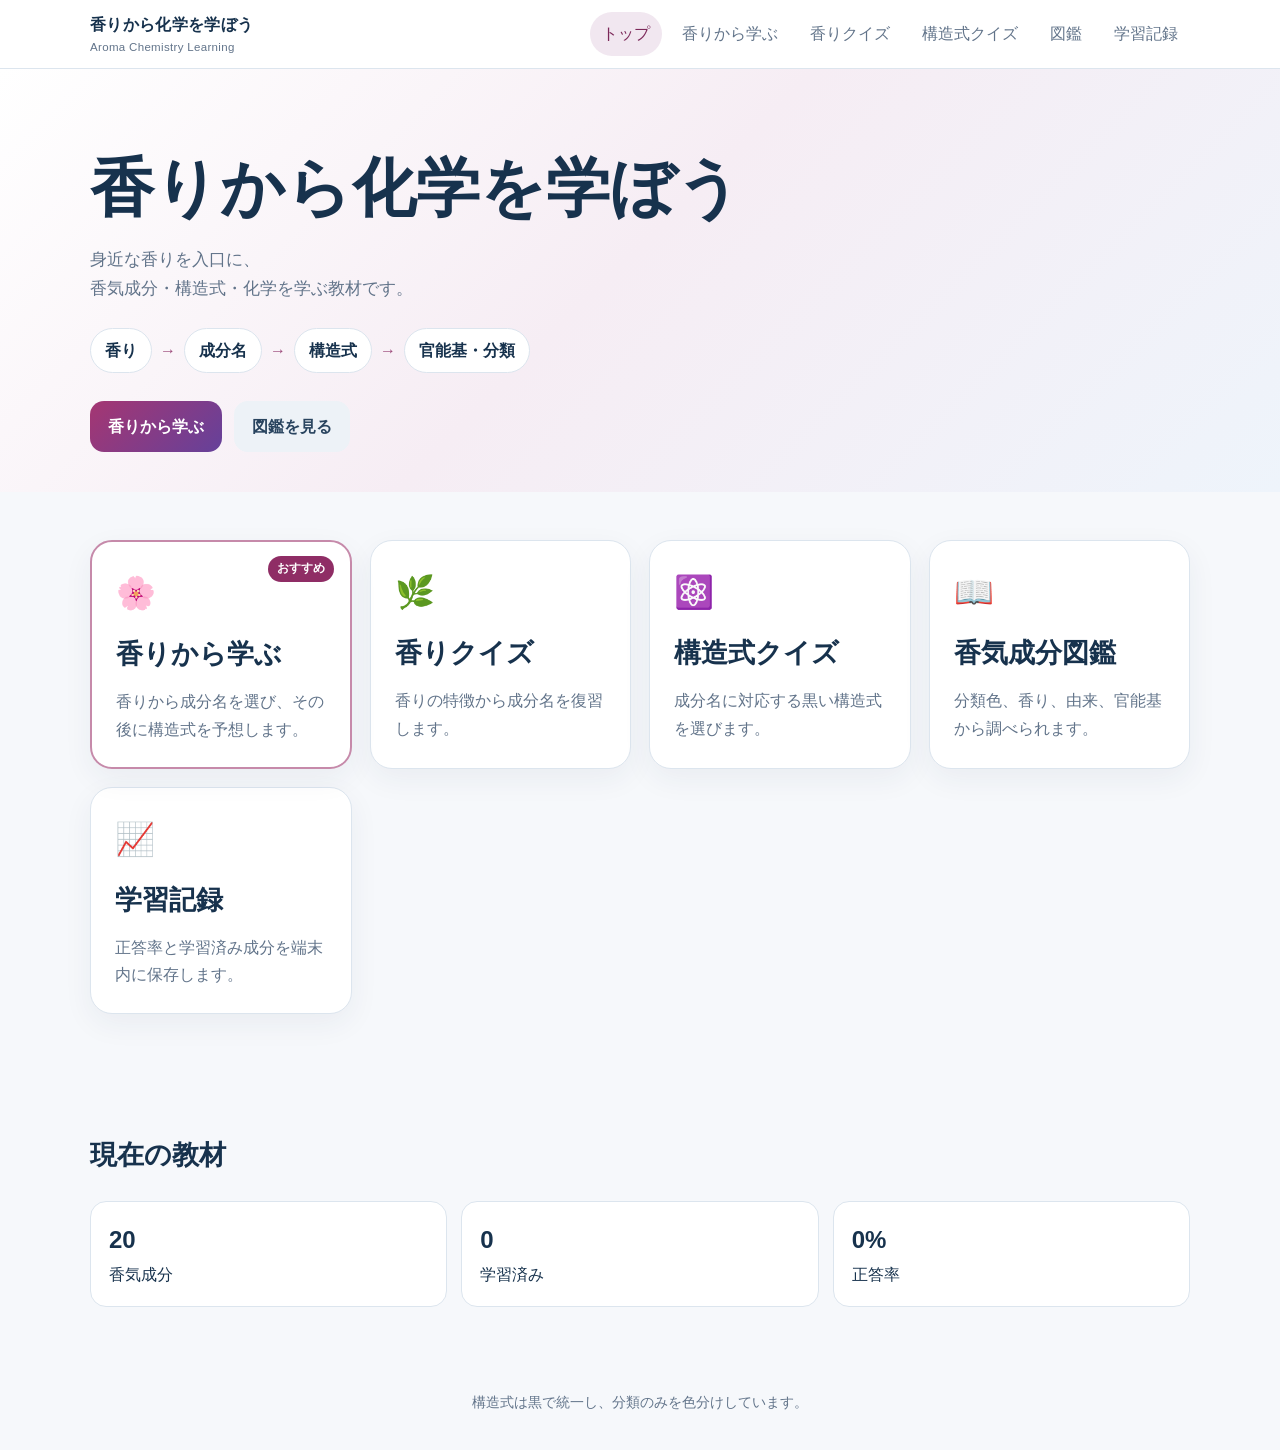
==== commit 589b9e97: "Release version 2.2" ====
--- a/index.html
+++ b/index.html
@@ -1,5 +1,5 @@
 <!doctype html><html lang="ja"><head><meta charset="utf-8"><meta name="viewport" content="width=device-width,initial-scale=1"><meta name="theme-color" content="#7c2859"><title>香りから化学を学ぼう</title><link rel="stylesheet" href="css/common.css"><link rel="stylesheet" href="css/home.css"><link rel="manifest" href="manifest.webmanifest"></head><body>
 <header class="site-header"><div class="container header-inner"><a class="brand" href="./index.html">香りから化学を学ぼう<small>Aroma Chemistry Learning</small></a><nav><a class="active" href="./index.html">トップ</a><a class="" href="./pages/learn.html">香りから学ぶ</a><a class="" href="./pages/odor-quiz.html">香りクイズ</a><a class="" href="./pages/structure-quiz.html">構造式クイズ</a><a class="" href="./pages/encyclopedia.html">図鑑</a><a class="" href="./pages/progress.html">学習記録</a></nav></div></header>
-<main><section class="hero"><div class="container"><div class="eyebrow">高校生から大学生まで</div><h1>香りから、<br>化学のかたちへ。</h1><p class="lead">身近な香りを手がかりに、香気成分の名前、構造式、官能基を順番に学ぶWeb教材です。</p><div class="flow"><span>香り</span><b>→</b><span>成分名</span><b>→</b><span>構造式</span><b>→</b><span>官能基・分類</span></div><div class="hero-actions"><a class="btn primary" href="pages/learn.html">香りから学ぶ</a><a class="btn secondary" href="pages/encyclopedia.html">図鑑を見る</a></div></div></section>
+<main><section class="hero"><div class="container"><h1>香りから化学を学ぼう</h1><p class="lead">身近な香りを入口に、<br>香気成分・構造式・化学を学ぶ教材です。</p><div class="flow"><span>香り</span><b>→</b><span>成分名</span><b>→</b><span>構造式</span><b>→</b><span>官能基・分類</span></div><div class="hero-actions"><a class="btn primary" href="pages/learn.html">香りから学ぶ</a><a class="btn secondary" href="pages/encyclopedia.html">図鑑を見る</a></div></div></section>
 <section class="section"><div class="container"><div class="grid"><a class="menu-card featured" href="pages/learn.html"><div class="icon">🌸</div><h2>香りから学ぶ</h2><p>香りから成分名を選び、その後に構造式を予想します。</p></a><a class="menu-card" href="pages/odor-quiz.html"><div class="icon">🌿</div><h2>香りクイズ</h2><p>香りの特徴から成分名を復習します。</p></a><a class="menu-card" href="pages/structure-quiz.html"><div class="icon">⚛️</div><h2>構造式クイズ</h2><p>成分名に対応する黒い構造式を選びます。</p></a><a class="menu-card" href="pages/encyclopedia.html"><div class="icon">📖</div><h2>香気成分図鑑</h2><p>分類色、香り、由来、官能基から調べられます。</p></a><a class="menu-card" href="pages/progress.html"><div class="icon">📈</div><h2>学習記録</h2><p>正答率と学習済み成分を端末内に保存します。</p></a></div></div></section>
 <section class="section"><div class="container"><h2>現在の教材</h2><div class="summary-row"><div><strong id="compoundCount">—</strong>香気成分</div><div><strong id="learnedCount">—</strong>学習済み</div><div><strong id="accuracy">—</strong>正答率</div></div></div></section></main><footer class="footer">構造式は黒で統一し、分類のみを色分けしています。</footer><script type="module" src="js/home.js"></script></body></html>
--- a/css/common.css
+++ b/css/common.css
@@ -17,3 +17,4 @@
 .progress{height:10px;background:#e7edf3;border-radius:999px;overflow:hidden}.progress span{display:block;height:100%;background:linear-gradient(90deg,#a53672,#65419a)}
 .notice{padding:14px 16px;border-left:4px solid var(--class-color,#8d5278);background:var(--class-light,#f7edf3);border-radius:8px}
 @media(max-width:760px){.header-inner{align-items:flex-start;padding:12px 0;flex-direction:column}nav{font-size:.85rem}.hero{padding-top:38px}.structure-img{height:145px}}
+.favorite-button{display:inline-flex;align-items:center;gap:7px;border:1px solid #d8c4cf;background:#fff;color:#75415f;border-radius:999px;padding:7px 11px;font-weight:800;cursor:pointer;line-height:1.2}.favorite-button:hover{background:#faf1f6;border-color:#a95883}.favorite-button.active{background:#fff4cf;border-color:#d19d20;color:#795500}.favorite-button.icon-only{width:40px;height:40px;padding:0;justify-content:center;font-size:1.35rem;box-shadow:0 3px 12px rgba(34,47,62,.12)}.favorite-button.icon-only .favorite-text{position:absolute;width:1px;height:1px;padding:0;margin:-1px;overflow:hidden;clip:rect(0,0,0,0);white-space:nowrap;border:0}
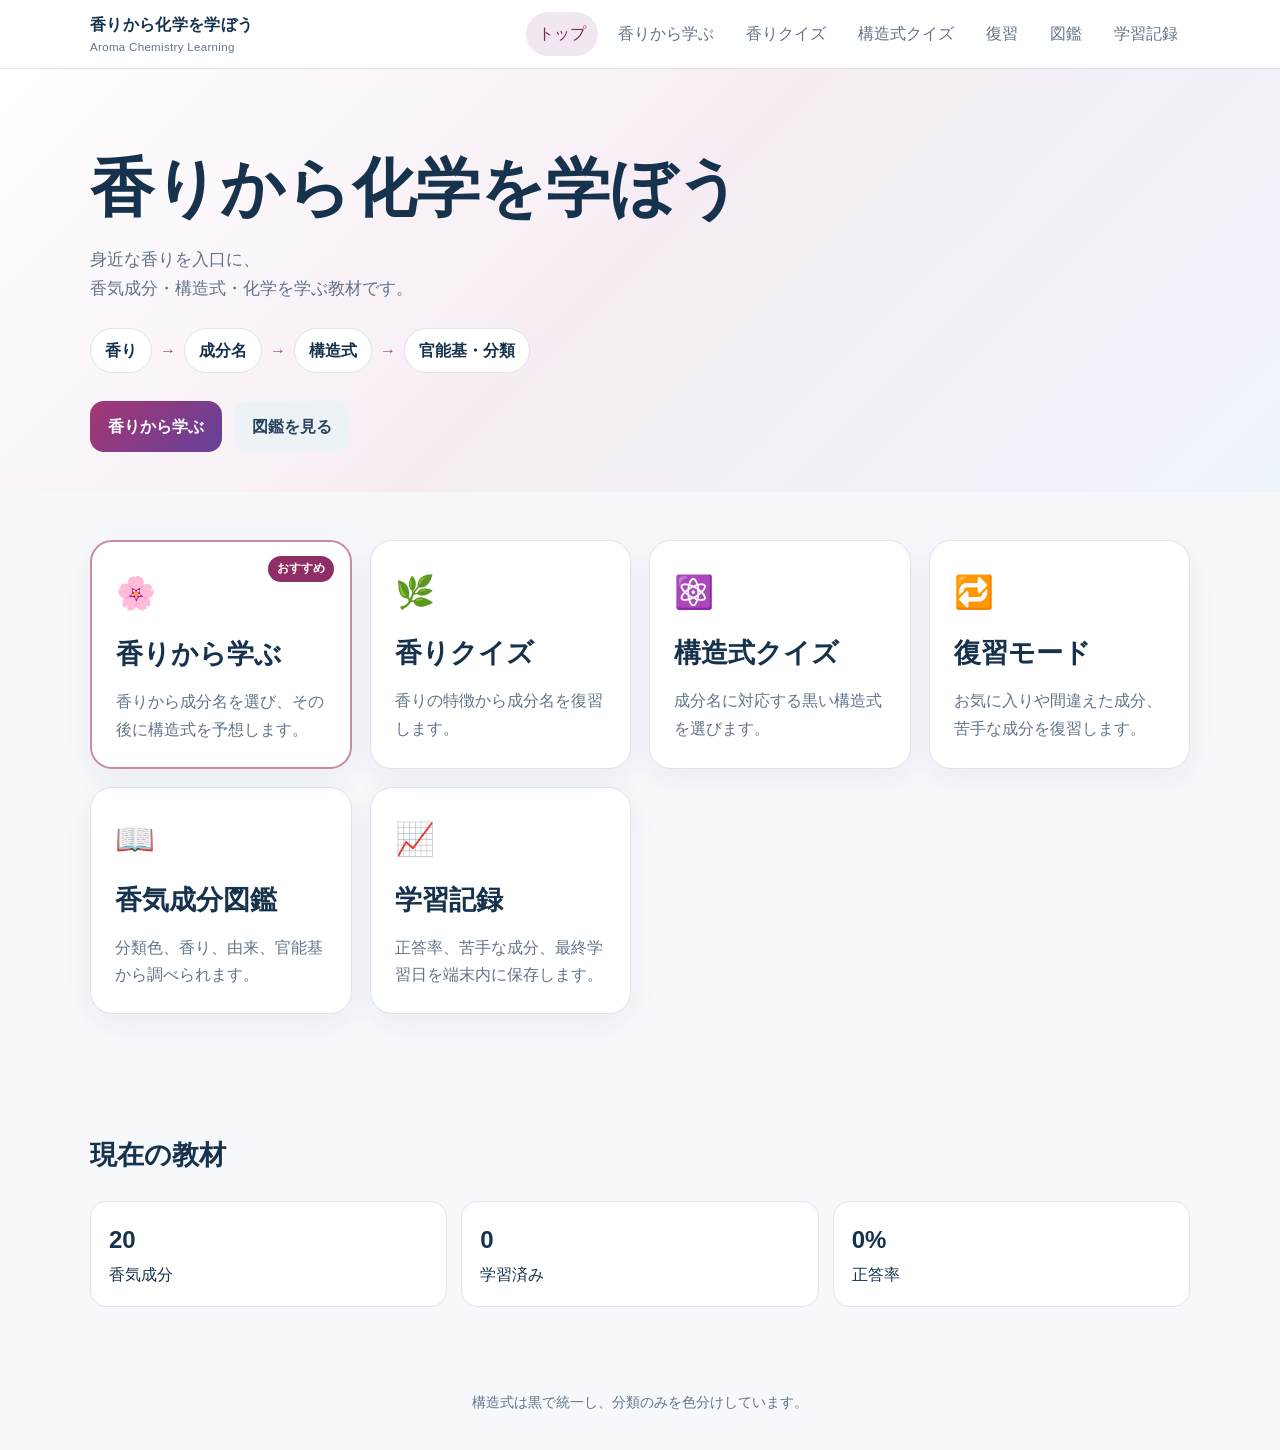
==== commit 122ebf66: "Add review mode for version 2.3" ====
--- a/index.html
+++ b/index.html
@@ -1,5 +1,5 @@
 <!doctype html><html lang="ja"><head><meta charset="utf-8"><meta name="viewport" content="width=device-width,initial-scale=1"><meta name="theme-color" content="#7c2859"><title>香りから化学を学ぼう</title><link rel="stylesheet" href="css/common.css"><link rel="stylesheet" href="css/home.css"><link rel="manifest" href="manifest.webmanifest"></head><body>
-<header class="site-header"><div class="container header-inner"><a class="brand" href="./index.html">香りから化学を学ぼう<small>Aroma Chemistry Learning</small></a><nav><a class="active" href="./index.html">トップ</a><a class="" href="./pages/learn.html">香りから学ぶ</a><a class="" href="./pages/odor-quiz.html">香りクイズ</a><a class="" href="./pages/structure-quiz.html">構造式クイズ</a><a class="" href="./pages/encyclopedia.html">図鑑</a><a class="" href="./pages/progress.html">学習記録</a></nav></div></header>
+<header class="site-header"><div class="container header-inner"><a class="brand" href="./index.html">香りから化学を学ぼう<small>Aroma Chemistry Learning</small></a><nav><a class="active" href="./index.html">トップ</a><a class="" href="./pages/learn.html">香りから学ぶ</a><a class="" href="./pages/odor-quiz.html">香りクイズ</a><a class="" href="./pages/structure-quiz.html">構造式クイズ</a><a class="" href="./pages/review.html">復習</a><a class="" href="./pages/encyclopedia.html">図鑑</a><a class="" href="./pages/progress.html">学習記録</a></nav></div></header>
 <main><section class="hero"><div class="container"><h1>香りから化学を学ぼう</h1><p class="lead">身近な香りを入口に、<br>香気成分・構造式・化学を学ぶ教材です。</p><div class="flow"><span>香り</span><b>→</b><span>成分名</span><b>→</b><span>構造式</span><b>→</b><span>官能基・分類</span></div><div class="hero-actions"><a class="btn primary" href="pages/learn.html">香りから学ぶ</a><a class="btn secondary" href="pages/encyclopedia.html">図鑑を見る</a></div></div></section>
-<section class="section"><div class="container"><div class="grid"><a class="menu-card featured" href="pages/learn.html"><div class="icon">🌸</div><h2>香りから学ぶ</h2><p>香りから成分名を選び、その後に構造式を予想します。</p></a><a class="menu-card" href="pages/odor-quiz.html"><div class="icon">🌿</div><h2>香りクイズ</h2><p>香りの特徴から成分名を復習します。</p></a><a class="menu-card" href="pages/structure-quiz.html"><div class="icon">⚛️</div><h2>構造式クイズ</h2><p>成分名に対応する黒い構造式を選びます。</p></a><a class="menu-card" href="pages/encyclopedia.html"><div class="icon">📖</div><h2>香気成分図鑑</h2><p>分類色、香り、由来、官能基から調べられます。</p></a><a class="menu-card" href="pages/progress.html"><div class="icon">📈</div><h2>学習記録</h2><p>正答率と学習済み成分を端末内に保存します。</p></a></div></div></section>
+<section class="section"><div class="container"><div class="grid"><a class="menu-card featured" href="pages/learn.html"><div class="icon">🌸</div><h2>香りから学ぶ</h2><p>香りから成分名を選び、その後に構造式を予想します。</p></a><a class="menu-card" href="pages/odor-quiz.html"><div class="icon">🌿</div><h2>香りクイズ</h2><p>香りの特徴から成分名を復習します。</p></a><a class="menu-card" href="pages/structure-quiz.html"><div class="icon">⚛️</div><h2>構造式クイズ</h2><p>成分名に対応する黒い構造式を選びます。</p></a><a class="menu-card" href="pages/review.html"><div class="icon">🔁</div><h2>復習モード</h2><p>お気に入りや間違えた成分、苦手な成分を復習します。</p></a><a class="menu-card" href="pages/encyclopedia.html"><div class="icon">📖</div><h2>香気成分図鑑</h2><p>分類色、香り、由来、官能基から調べられます。</p></a><a class="menu-card" href="pages/progress.html"><div class="icon">📈</div><h2>学習記録</h2><p>正答率、苦手な成分、最終学習日を端末内に保存します。</p></a></div></div></section>
 <section class="section"><div class="container"><h2>現在の教材</h2><div class="summary-row"><div><strong id="compoundCount">—</strong>香気成分</div><div><strong id="learnedCount">—</strong>学習済み</div><div><strong id="accuracy">—</strong>正答率</div></div></div></section></main><footer class="footer">構造式は黒で統一し、分類のみを色分けしています。</footer><script type="module" src="js/home.js"></script></body></html>
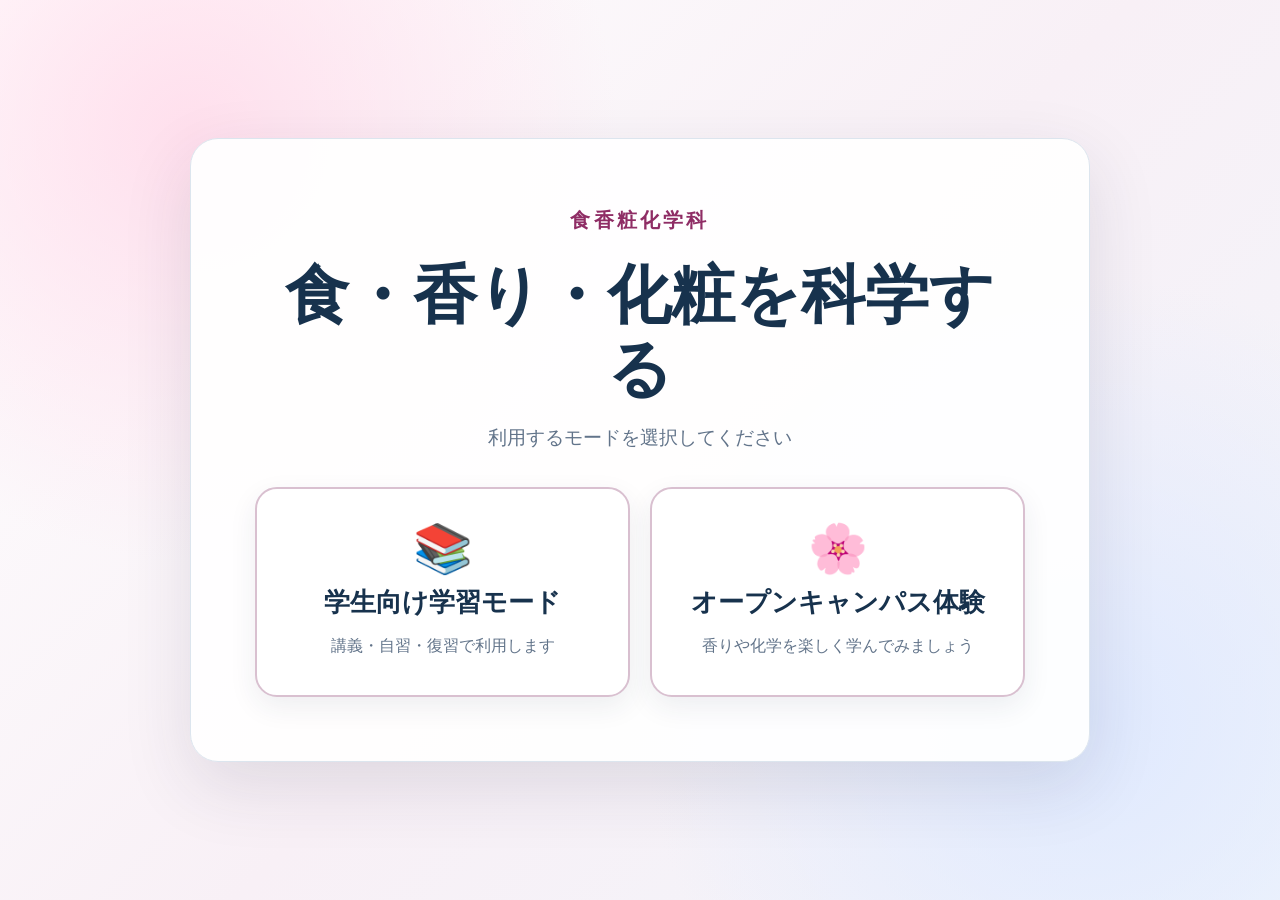
==== commit 753543d4: "Add open campus idle mode" ====
--- a/index.html
+++ b/index.html
@@ -1,5 +1,33 @@
-<!doctype html><html lang="ja"><head><meta charset="utf-8"><meta name="viewport" content="width=device-width,initial-scale=1"><meta name="theme-color" content="#7c2859"><title>香りから化学を学ぼう</title><link rel="stylesheet" href="css/common.css"><link rel="stylesheet" href="css/home.css"><link rel="manifest" href="manifest.webmanifest"></head><body>
-<header class="site-header"><div class="container header-inner"><a class="brand" href="./index.html">香りから化学を学ぼう<small>Aroma Chemistry Learning</small></a><nav><a class="active" href="./index.html">トップ</a><a class="" href="./pages/learn.html">香りから学ぶ</a><a class="" href="./pages/odor-quiz.html">香りクイズ</a><a class="" href="./pages/structure-quiz.html">構造式クイズ</a><a class="" href="./pages/review.html">復習</a><a class="" href="./pages/encyclopedia.html">図鑑</a><a class="" href="./pages/progress.html">学習記録</a></nav></div></header>
-<main><section class="hero"><div class="container"><h1>香りから化学を学ぼう</h1><p class="lead">身近な香りを入口に、<br>香気成分・構造式・化学を学ぶ教材です。</p><div class="flow"><span>香り</span><b>→</b><span>成分名</span><b>→</b><span>構造式</span><b>→</b><span>官能基・分類</span></div><div class="hero-actions"><a class="btn primary" href="pages/learn.html">香りから学ぶ</a><a class="btn secondary" href="pages/encyclopedia.html">図鑑を見る</a></div></div></section>
-<section class="section"><div class="container"><div class="grid"><a class="menu-card featured" href="pages/learn.html"><div class="icon">🌸</div><h2>香りから学ぶ</h2><p>香りから成分名を選び、その後に構造式を予想します。</p></a><a class="menu-card" href="pages/odor-quiz.html"><div class="icon">🌿</div><h2>香りクイズ</h2><p>香りの特徴から成分名を復習します。</p></a><a class="menu-card" href="pages/structure-quiz.html"><div class="icon">⚛️</div><h2>構造式クイズ</h2><p>成分名に対応する黒い構造式を選びます。</p></a><a class="menu-card" href="pages/review.html"><div class="icon">🔁</div><h2>復習モード</h2><p>お気に入りや間違えた成分、苦手な成分を復習します。</p></a><a class="menu-card" href="pages/encyclopedia.html"><div class="icon">📖</div><h2>香気成分図鑑</h2><p>分類色、香り、由来、官能基から調べられます。</p></a><a class="menu-card" href="pages/progress.html"><div class="icon">📈</div><h2>学習記録</h2><p>正答率、苦手な成分、最終学習日を端末内に保存します。</p></a></div></div></section>
-<section class="section"><div class="container"><h2>現在の教材</h2><div class="summary-row"><div><strong id="compoundCount">—</strong>香気成分</div><div><strong id="learnedCount">—</strong>学習済み</div><div><strong id="accuracy">—</strong>正答率</div></div></div></section></main><footer class="footer">構造式は黒で統一し、分類のみを色分けしています。</footer><script type="module" src="js/home.js"></script></body></html>+<!doctype html>
+<html lang="ja">
+<head>
+  <meta charset="utf-8">
+  <meta name="viewport" content="width=device-width,initial-scale=1">
+  <meta name="theme-color" content="#7c2859">
+  <title>食・香り・化粧を科学する</title>
+  <link rel="stylesheet" href="css/common.css">
+  <link rel="stylesheet" href="css/entry.css">
+  <link rel="manifest" href="manifest.webmanifest">
+</head>
+<body class="mode-entry">
+  <main class="entry-main">
+    <section class="entry-panel" aria-labelledby="entryTitle">
+      <p class="department">食香粧化学科</p>
+      <h1 id="entryTitle">食・香り・化粧を科学する</h1>
+      <p class="entry-lead">利用するモードを選択してください</p>
+      <div class="mode-grid">
+        <a class="mode-card" href="student-home.html">
+          <span class="mode-icon" aria-hidden="true">📚</span>
+          <span class="mode-title">学生向け学習モード</span>
+          <span class="mode-description">講義・自習・復習で利用します</span>
+        </a>
+        <a class="mode-card" href="pages/open-campus.html">
+          <span class="mode-icon" aria-hidden="true">🌸</span>
+          <span class="mode-title">オープンキャンパス体験</span>
+          <span class="mode-description">香りや化学を楽しく学んでみましょう</span>
+        </a>
+      </div>
+    </section>
+  </main>
+</body>
+</html>
--- a/css/entry.css
+++ b/css/entry.css
@@ -0,0 +1,93 @@
+.mode-entry{
+  min-height:100vh;
+  background:
+    radial-gradient(circle at 15% 15%,rgba(255,220,235,.9),transparent 32%),
+    radial-gradient(circle at 85% 80%,rgba(221,232,255,.9),transparent 34%),
+    linear-gradient(135deg,#fff 0%,#f8f0f6 52%,#f1f5fb 100%);
+}
+.entry-main{
+  min-height:100vh;
+  display:flex;
+  align-items:center;
+  justify-content:center;
+  padding:32px 16px;
+}
+.entry-panel{
+  width:min(900px,100%);
+  padding:clamp(30px,6vw,64px);
+  text-align:center;
+  background:rgba(255,255,255,.94);
+  border:1px solid var(--line);
+  border-radius:28px;
+  box-shadow:0 24px 70px rgba(44,43,77,.12);
+}
+.entry-panel.compact{width:min(680px,100%)}
+.department{
+  margin:0;
+  color:#8f2d65;
+  font-size:clamp(1rem,2vw,1.25rem);
+  font-weight:800;
+  letter-spacing:.16em;
+}
+.entry-panel h1{
+  margin:.35em 0 .25em;
+  font-size:clamp(2rem,6vw,4rem);
+  color:var(--ink);
+}
+.entry-lead{
+  margin:0 0 32px;
+  color:var(--muted);
+  font-size:clamp(1rem,2.5vw,1.2rem);
+}
+.mode-grid{
+  display:grid;
+  grid-template-columns:repeat(2,minmax(0,1fr));
+  gap:20px;
+}
+.mode-card{
+  min-height:210px;
+  display:flex;
+  flex-direction:column;
+  align-items:center;
+  justify-content:center;
+  gap:8px;
+  padding:28px 22px;
+  border:2px solid #d9c0d0;
+  border-radius:22px;
+  background:#fff;
+  box-shadow:0 10px 28px rgba(42,51,75,.08);
+  transition:transform .18s ease,box-shadow .18s ease,border-color .18s ease;
+}
+.mode-card:hover,.mode-card:focus-visible{
+  transform:translateY(-3px);
+  border-color:#a84c7d;
+  box-shadow:0 16px 36px rgba(77,45,75,.15);
+  outline:3px solid rgba(168,76,125,.2);
+  outline-offset:3px;
+}
+.mode-icon,.preparing-icon{font-size:3rem;line-height:1}
+.mode-title{font-size:clamp(1.25rem,3vw,1.6rem);font-weight:800}
+.mode-description{color:var(--muted)}
+.preparing-icon{margin:26px 0 12px}
+.entry-back{
+  display:inline-flex;
+  margin-top:12px;
+  padding:12px 18px;
+  border-radius:14px;
+  background:#edf2f7;
+  color:#29445f;
+  font-weight:800;
+}
+.entry-back:focus-visible{
+  outline:3px solid rgba(168,76,125,.35);
+  outline-offset:3px;
+}
+@media(max-width:640px){
+  .entry-main{padding:18px 12px}
+  .entry-panel{padding:30px 18px;border-radius:22px}
+  .mode-grid{grid-template-columns:1fr}
+  .mode-card{min-height:170px}
+}
+@media(prefers-reduced-motion:reduce){
+  .mode-card{transition:none}
+}
